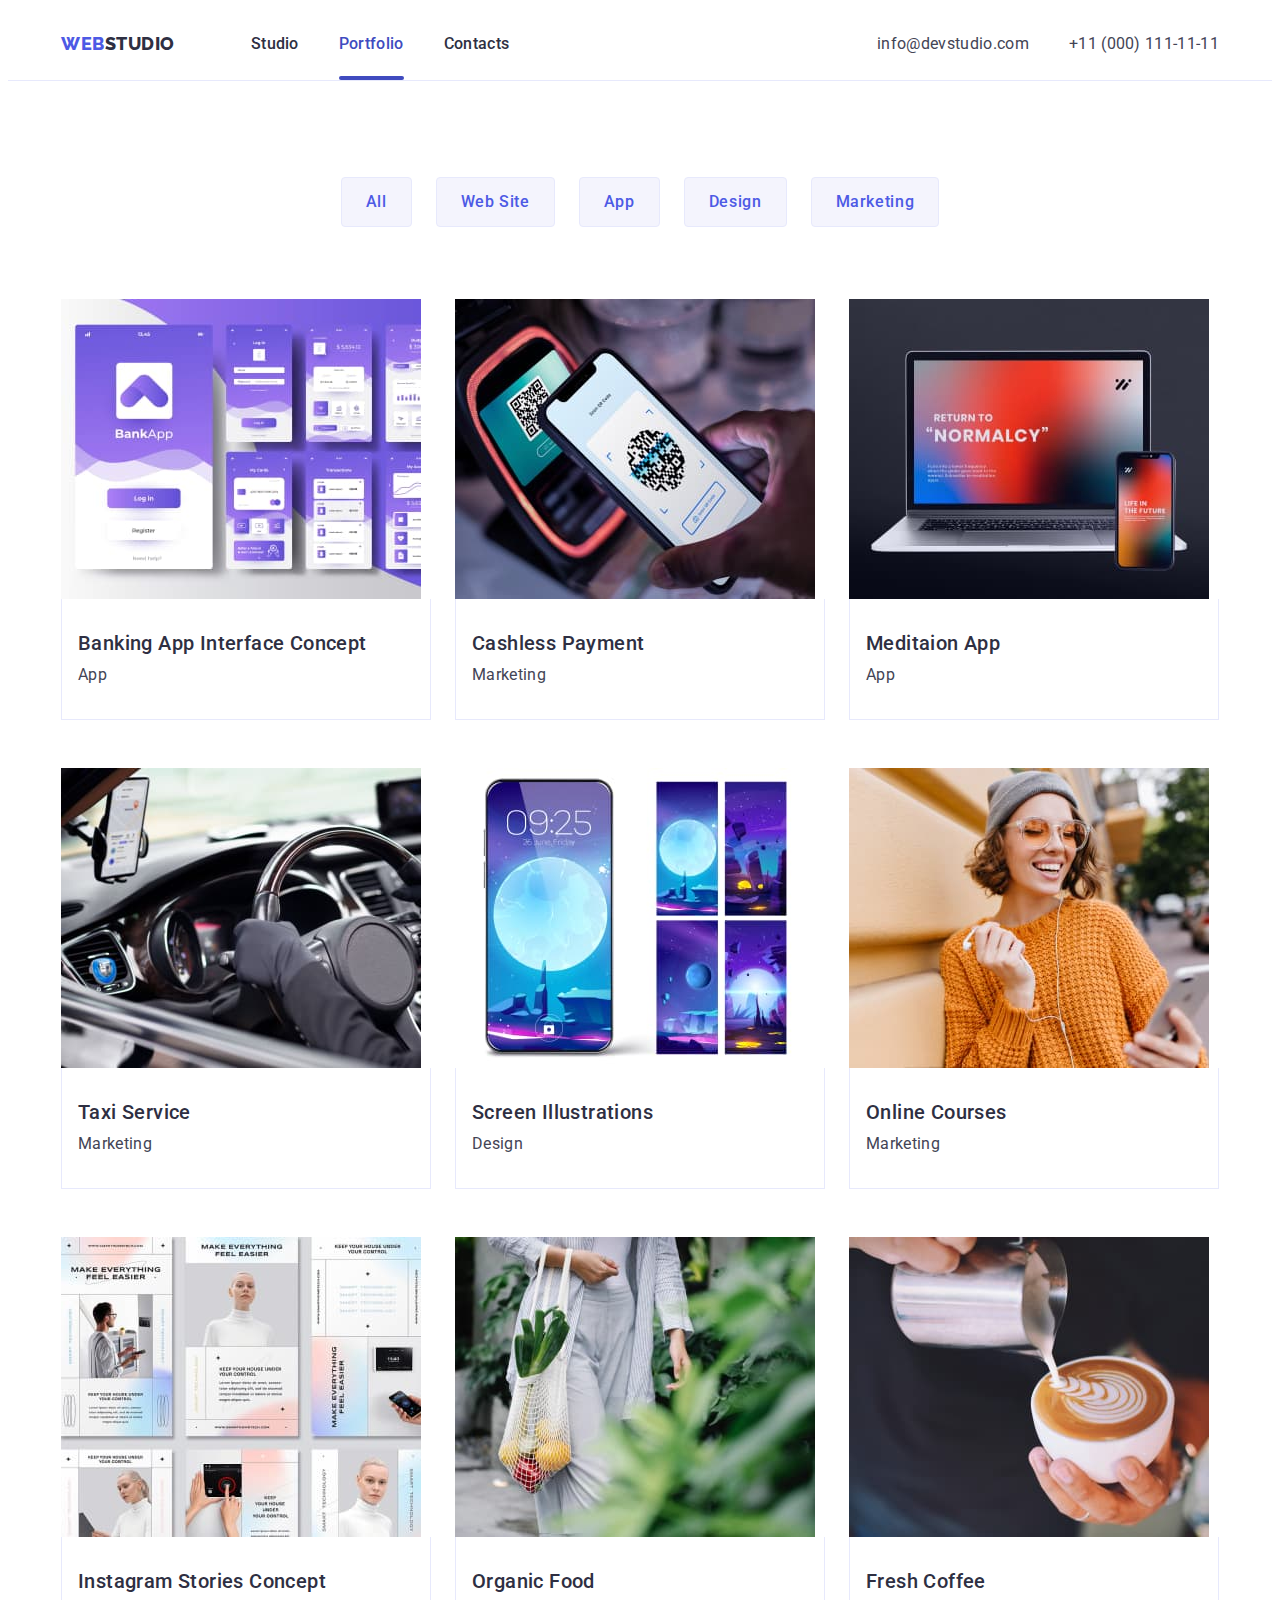
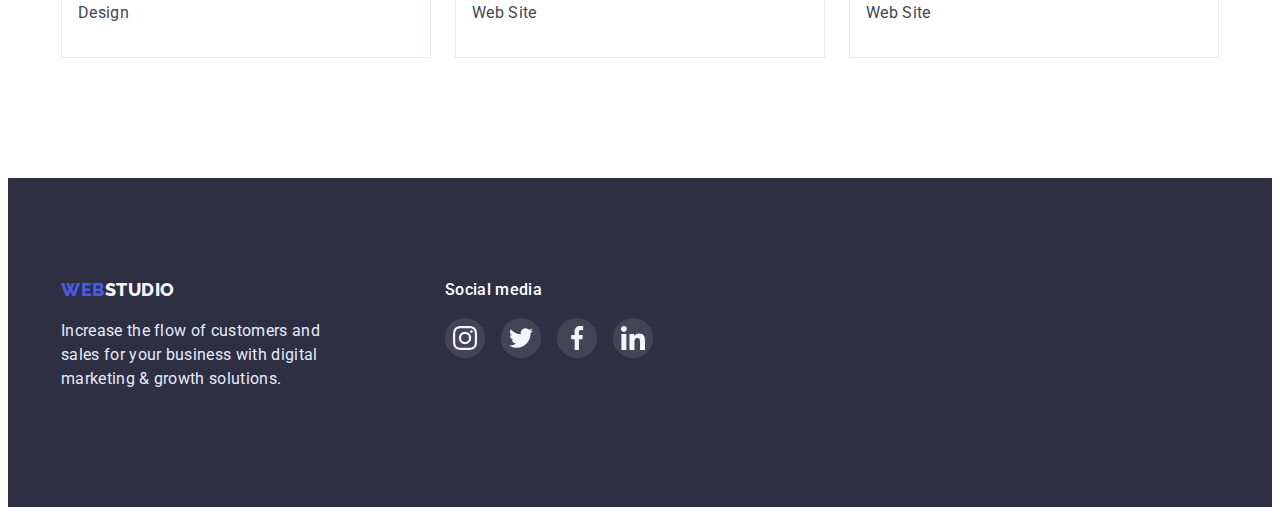
==== portfolio.html @ 931ef860 "Initial commit" ====
<!DOCTYPE html>
<html lang="en">
<head>
    <meta charset="UTF-8">
    <meta http-equiv="X-UA-Compatible" content="IE=edge">
    <meta name="viewport" content="width=device-width, initial-scale=1.0">
    <title>Portfolio</title>
    <link rel="preconnect" href="https://fonts.googleapis.com">
    <link rel="preconnect" href="https://fonts.gstatic.com" crossorigin>
    <link href="https://fonts.googleapis.com/css2?family=Raleway:wght@700&family=Roboto:wght@400;500;700;900&display=swap" rel="stylesheet">
    <link rel="stylesheet" href="https://cdnjs.cloudflare.com/ajax/libs/modern-normalize/1.1.0/modern-normalize.min.css"
        integrity="sha512-wpPYUAdjBVSE4KJnH1VR1HeZfpl1ub8YT/NKx4PuQ5NmX2tKuGu6U/JRp5y+Y8XG2tV+wKQpNHVUX03MfMFn9Q=="
        crossorigin="anonymous" referrerpolicy="no-referrer" />
    <link rel="stylesheet" href="./css/styles.css">
</head>
<body>
    <header class="page-header">
        <div class="conteiner">
            <div class="header-conteiner">
                <nav class="header-nav">
                    <a href="./index.html" class="logo-first">WEB<span class="logo-second">STUDIO</span></a>
                    <ul class="navigation">
                        <li><a href="index.html" class="link">Studio</a></li>
                        <li><a href="portfolio.html" class="link current">Portfolio</a></li>
                        <li><a href="" class="link">Contacts</a></li>
                    </ul>
                </nav>
                <address>
                    <ul class="page-addres">
                        <li>
                            <a class="mail" href="mailto:info@devstudio.com" class="link"> info@devstudio.com </a>
                        </li>
                        <li>
                            <a class="mail" href="tel:+110001111111" class="link"> +11 (000) 111-11-11 </a>
                        </li>
                    </ul>
                </address>
            </div>
        </div>
    </header>
    <main>
        <section class="section-presentation">
            <div class="conteiner">
                <h1 hidden>portfolio</h1>
                <ul class="button-portfolio">
                    <li><button type="button" class="but">All</button></li>
                    <li><button type="button" class="but">Web Site</button></li>
                    <li><button type="button" class="but">App</button></li>
                    <li><button type="button" class="but">Design</button></li>
                    <li><button type="button" class="but">Marketing</button></li>
                </ul>       
                <ul class="service-conteiner">
                    <li class="name-info">
                        <a class="portfolio-link" href="#">
                        <div class="overlej-image"><img class="portfolio-img" src="./images/portfolioimg1-1.jpg" alt="Banking App Interface Concept" width="360" height="300">
                            <div class="overlej-info">
                                <p class="overlej-paragraf">14 Stylish and User-Friendly App Design Concepts · Task Manager App · Calorie Tracker App · Exotic Fruit Ecommerce App · Cloud Storage App</p>
                            </div>
                        </div>
                        <div class="border-text">
                            <h3 class="text-name">Banking App Interface Concept</h3>
                            <p class="paragraf-portfolio">App</p>
                        </div></a>
                    </li>
                    <li class="name-info">
                        <a class="portfolio-link" href="#">
                        <div class="overlej-image"><img class="portfolio-img" src="./images/portfolioimg1-2.jpg" alt="Cashless Payment" width="360" height="300">
                            <div class="overlej-info">
                                <p class="overlej-paragraf">14 Stylish and User-Friendly App Design Concepts · Task Manager App · Calorie Tracker App · Exotic Fruit Ecommerce App · Cloud Storage App</p>
                            </div>
                        </div>
                        <div class="border-text">
                            <h3 class="text-name">Cashless Payment</h3>
                            <p class="paragraf-portfolio">Marketing</p>
                        </div></a>
                    </li>
                    <li class="name-info">
                        <a class="portfolio-link" href="#">
                        <div class="overlej-image"><img class="portfolio-img" src="./images/portfolioimg1-3.jpg" alt="Meditaion App" width="360" height="300">
                            <div class="overlej-info">
                                <p class="overlej-paragraf">14 Stylish and User-Friendly App Design Concepts · Task Manager App · Calorie Tracker App · Exotic Fruit Ecommerce App · Cloud Storage App</p>
                            </div>
                        </div>
                        <div class="border-text">
                            <h3 class="text-name">Meditaion App</h3>
                            <p class="paragraf-portfolio">App</p>
                        </div></a>
                    </li>
                    <li class="name-info">
                        <a class="portfolio-link" href="#">
                        <div class="overlej-image"><img class="portfolio-img" src="./images/portfolioimg2-1.jpg" alt="Taxi Service" width="360" height="300">
                            <div class="overlej-info">
                                <p class="overlej-paragraf">14 Stylish and User-Friendly App Design Concepts · Task Manager App · Calorie Tracker App · Exotic Fruit Ecommerce App · Cloud Storage App</p>
                            </div>
                        </div>
                        <div class="border-text">
                            <h3 class="text-name">Taxi Service</h3>
                            <p class="paragraf-portfolio">Marketing</p>
                        </div></a>
                    </li>
                    <li class="name-info">
                        <a class="portfolio-link" href="#">
                        <div class="overlej-image"><img class="portfolio-img" src="./images/portfolioimg2-2.jpg" alt="Screen Illustrations" width="360" height="300">
                            <div class="overlej-info">
                                <p class="overlej-paragraf">14 Stylish and User-Friendly App Design Concepts · Task Manager App · Calorie Tracker App · Exotic Fruit Ecommerce App · Cloud Storage App</p>
                            </div>
                        </div>
                        <div class="border-text">
                            <h3 class="text-name">Screen Illustrations</h3>
                            <p class="paragraf-portfolio">Design</p>
                        </div></a>
                    </li>
                    <li class="name-info">
                        <a class="portfolio-link" href="#">
                        <div class="overlej-image"><img class="portfolio-img" src="./images/portfolioimg2-3.jpg" alt="Online Courses" width="360" height="300">
                            <div class="overlej-info">
                                <p class="overlej-paragraf">14 Stylish and User-Friendly App Design Concepts · Task Manager App · Calorie Tracker App · Exotic Fruit Ecommerce App · Cloud Storage App</p>
                            </div>
                        </div>
                        <div class="border-text">
                            <h3 class="text-name">Online Courses</h3>
                            <p class="paragraf-portfolio">Marketing</p>
                        </div></a>
                    </li>
                    <li class="name-info">
                        <a class="portfolio-link" href="#">
                        <div class="overlej-image"><img class="portfolio-img" src="./images/portfolioimg3-1.jpg" alt="Instagram Stories Concept" width="360" height="300">
                            <div class="overlej-info">
                                <p class="overlej-paragraf">14 Stylish and User-Friendly App Design Concepts · Task Manager App · Calorie Tracker App · Exotic Fruit Ecommerce App · Cloud Storage App</p>
                            </div>
                        </div>
                        <div class="border-text">
                            <h3 class="text-name">Instagram Stories Concept</h3>
                            <p class="paragraf-portfolio">Design</p>
                        </div></a>
                    </li>
                    <li class="name-info">
                        <a class="portfolio-link" href="#">
                        <div class="overlej-image"><img class="portfolio-img" src="./images/portfolioimg3-2.jpg" alt="Organic Food" width="360" height="300">
                            <div class="overlej-info">
                                <p class="overlej-paragraf">14 Stylish and User-Friendly App Design Concepts · Task Manager App · Calorie Tracker App · Exotic Fruit Ecommerce App · Cloud Storage App</p>
                            </div>
                        </div>
                        <div class="border-text">
                            <h3 class="text-name">Organic Food</h3>
                            <p class="paragraf-portfolio">Web Site</p>
                        </div></a>
                    </li>
                    <li class="name-info">
                        <a class="portfolio-link" href="#">
                        <div class="overlej-image"><img class="portfolio-img" src="./images/portfolioimg3-3.jpg" alt="Fresh Coffee" width="360" height="300">
                            <div class="overlej-info">
                                <p class="overlej-paragraf">14 Stylish and User-Friendly App Design Concepts · Task Manager App · Calorie Tracker App · Exotic Fruit Ecommerce App · Cloud Storage App</p>
                            </div>
                        </div>
                        <div class="border-text">
                            <h3 class="text-name">Fresh Coffee</h3>
                            <p class="paragraf-portfolio">Web Site</p>
                        </div></a>
                    </li>
                </ul>
            </div>
        </section>
    </main>
    <footer class="footer-fon">
        <div class="conteiner">
            <div class="footer-conteiner">
                <div class="footer-mar">
                    <a href="./index.html" class="logo-first">WEB<span class="logo-second-f">STUDIO</a>
                    <p class="footer-p">Increase the flow of customers and sales for your business with digital marketing & growth solutions.</p> 
                </div>
                <div>
                    <h2 class="footer-social-media">Social media</h2>
                    <ul class="footer-lisst">
                        <li class="footer-item"><a class="footer-socials-link" href="#">
                                <svg class="footer-socials-icon">
                                    <use href="./images/icons.svg#icon-instagram"></use>
                                </svg>
                            </a></li>
                        <li class="footer-item"><a class="footer-socials-link" href="#">
                                <svg class="footer-socials-icon">
                                    <use href="./images/icons.svg#icon-twitter"></use>
                                </svg></a></li>
                        <li class="footer-item"><a class="footer-socials-link" href="#"><svg
                                    class="footer-socials-icon">
                                    <use href="./images/icons.svg#icon-facebook"></use>
                                </svg></a></li>
                        <li class="footer-item"><a class="footer-socials-link" href="#"><svg
                                    class="footer-socials-icon">
                                    <use href="./images/icons.svg#icon-linkedin"></use>
                                </svg></a></li>
                    </ul>
                </div>
            </div>
        </div>
    </footer>
</body>
</html>
---- css/styles.css ----
:root {
    --color-primary: #434455;
    --color-primary-dark: #2e2f42;
    --clr-primary-inverted: #ffffff;
    --clr-background: #e5e5e5;
    --clr-background-dark: #f4f4fd;
    --color-button-off: #4d5ae5;
    --clr-button-on: #404bbf;
    --color-wiete-foo: #e7e9fc;
    --font-family-big: "Raleway";
    --color-customers: #8e8f99;    
  }
  body {
    font-family: "Roboto", sans-serif;
    font-size: 16px;
    line-height: 1.5;
    color: var(--clr-primary-inverted);
  }
  p, h1, h2, h3, h4 {
    
    margin: 0;
  }
  ul {
    margin: 0;
    padding: 0;
    list-style-type: none;
  }
  .conteiner {
    width: 100%;
    max-width: 1158px;
    margin: 0 auto;
    padding: 0 15px;
  }
  .header-conteiner {
    display: flex;
    align-items: center;
  }
  .visually-hidden {
    position: absolute;
    width: 1px;
    height: 1px;
    margin: -1px;
    border: 0;
    padding: 0;
    white-space: nowrap;
    clip-path: inset(100%);
    clip: rect(0 0 0 0);
    overflow: hidden;
  }
  .page-header {
    text-decoration: none;
    border-bottom: 1px solid var(--color-wiete-foo);
    
  }
  .header-conteiner {
    display: flex;
    align-items: center;
  }
  .header-nav {
    display: flex;
    align-items: center;
    flex-grow: 1;
    gap: 76px;
  }
  .navigation {
    display: flex;
    gap: 40px;
  }
  
  .section {
    padding: 120px 0;
  }
  .non-padding {
    padding-top: 0px;
  }
  .padding-top-non {
    padding-top: 0px;
  }
  .pouring {
    background-color: var(--clr-background-dark);
  }
  .secondary-conteiner {
    display: flex;
    gap: 24px;
  }
  .li-conteiner {
    flex-basis: calc((100% - 3 * 24px) / 4);
  }
  .navigation .link {
    font-weight: 500;
    font-size: 16px;
    line-height: 1.5;
    padding: 24px 0;
    letter-spacing: 0.02em;
    text-decoration: none;
    display: block;
    color: var(--color-primary-dark);
    position: relative;
    transition-property: color;
    transition-timing-function: cubic-bezier(0.4, 0, 0.2, 1);
    transition-duration: 250ms;
  }
  .current::after {
    position: absolute;
    bottom: 0;
    display: block;
    content: "";
    width: 100%;
    height: 4px;
    background: var(--clr-button-on);
    border-radius: 2px;
  }
  .navigation .link:hover,
  .navigation .link:focus {
    color: var(--clr-button-on);
    letter-spacing: 0.02em;
  }
  .navigation .link.current {
    color: var(--clr-button-on);
    letter-spacing: 0.02em;
  }
  .mail {
    font-size: 16px;
    line-height: 1.5;
    letter-spacing: 0.02em;
    text-decoration: none;
    font-style: normal;
    color: var(--color-primary);
    transition-property: color;
    transition-timing-function: cubic-bezier(0.4, 0, 0.2, 1);
    transition-duration: 250ms;
  }
  .mail:hover {
    color: var(--clr-button-on);
  }
  .page-addres {
    display: flex;
    gap: 40px;
    font-style: normal;
  }
  .page-addres {
    font-size: 16px;
    line-height: 1.5;
    letter-spacing: 0.02em;
    text-decoration: none;
    color: var(--color-primary-dark)
  }
  .page-addres .link {
    text-decoration: none;
    padding: 24px 0;
    display: block;
    color: var(--color-primary);
    letter-spacing: 0.02em;
    transition-property: color;
    transition-timing-function: cubic-bezier(0.4, 0, 0.2, 1);
    transition-duration: 250ms;
  }
  
  .page-addres .link:hover {
    color: var(--clr-button-on);
  }

  .page-addres .link:focus {
    color: var(--clr-button-on);
  }
  .logo-first {
    font-family: var(--font-family-big), sans-serif;
    font-weight: 800;
    font-size: 18px;
    line-height: 1.33;
    letter-spacing: 0.03em;
    text-decoration: none;
    color: var(--color-button-off);
  }
  .logo-second-f {
    color: var(--clr-background-dark);
    font-family: var(--font-family-big);
    letter-spacing: 0.03em;
  }
  .logo-second {
    color: var(--color-primary-dark);
  }
  .page-logo {
    font-size: 56px;
    line-height: 1.07;
    letter-spacing: 0.02em;
    color: var(--clr-primary-inverted);
    margin: 0 auto 48px;
    max-width: 496px;
    text-align: center;
  }
  .hero-image {
    background-image: linear-gradient(rgba(46, 47, 66, 0.7),
      rgba(46, 47, 66, 0.7)), url("../images/people-office.jpg");
    background-repeat: no-repeat;
    background-position: center;
    padding-top: 188px;
    padding-bottom: 188px;
    max-width: 1440px;
    margin: 0 auto;

  }
  .hero-conteiner {
    margin: 0 auto;
    text-align: center;
  }
  
  .button-service {
    font-weight: 500;
    letter-spacing: 0.04em;
    font-family: "Roboto";
    font-size: 16px;
    line-height: 1.5;
    color: var(--clr-primary-inverted);
    background-color: var(--color-button-off);
    cursor: pointer;
    padding: 16px 32px;
    border-radius: 4px;
    border: none;
    cursor: pointer;
    transition-property: background-color;
    transition-timing-function: cubic-bezier(0.4, 0, 0.2, 1);
    transition-duration: 250ms;
  }
  .button-service:hover {
    background-color: var(--clr-button-on);
  }
  .text-s-too {
    color: var(--color-primary-dark);
    font-weight: 500;
    font-size: 20px;
    line-height: 1.2;
    letter-spacing: 0.02em;
    margin-bottom: 8px;
  }
  
  .li-sekondery-conteiner {
    flex-basis: calc();
  }
  .section-too-p {
    color: var(--color-primary);
    font-size: 16px;
    line-height: 1.5;
    letter-spacing: 0.02em;
    width: 264px;
  }
  .page-waw-doing {
    font-size: 36px;
    text-align: center;
    line-height: 1.11;
    letter-spacing: 0.02em;
    color: var(--color-primary-dark);
    margin-bottom: 72px;
    padding-top: 0;
  }
  .section-background {
    background: var(--clr-background-dark);
  }
  .team {
    font-size: 36px;
    line-height: 1.11;
    text-align: center;
    letter-spacing: 0.02em;
    color: var(--color-primary-dark);
    margin-bottom: 72px;
  }
  .team-conteiner {
    display: flex;
    gap: 24px;
  }
  .team-item {
    flex-basis: calc((100% - 72px) / 4);
    background: var(--clr-primary-inverted);
    box-shadow: 0px 1px 6px rgba(46, 47, 66, 0.08), 0px 1px 1px rgba(46, 47, 66, 0.16), 0px 2px 1px rgba(46, 47, 66, 0.08);
    border-radius: 0px 0px 4px 4px;
  }
  .foto-section {
    display: flex;
    gap: 24px;
  }
  
  .foto-tim-main-m {
    background: url(man-with-laptop-presenting-something.jpg);
    mix-blend-mode: normal;
    
    flex: none;
    order: 0;
    flex-grow: 0;
  }
  .employee {
    padding-top: 32px;
    padding-bottom: 32px;
  }
  .piple {
    font-weight: 500;
    font-size: 20px;
    line-height: 1.11;
    letter-spacing: 0.02em;
    color:var(--color-primary-dark) ;
    text-align: center;
    margin-bottom: 8px;
  }
  .paragraf-p {
    font-size: 16px;
    line-height: 1.5;
    letter-spacing: 0.02em;
    color: var(--color-primary);
    text-align: center;
    margin-bottom: 8px;
  }

  .socials-lisst {
    display: flex;
    gap: 24px;
    justify-content: center;
  }
  .socials-item {
    width: 40px;
    height: 40px;
  }
  .socials-link {
    width: 100%;
    height: 100%;
    background-color: var(--color-button-off);
    display: flex;
    align-items: center;
    justify-content: center;
    fill: var(--clr-background-dark);
    border-radius: 50%;
    transition-property: background-color;
    transition-timing-function: cubic-bezier(0.4, 0, 0.2, 1);
    transition-duration: 250ms;
  }
  .socials-link:hover {
    background-color: var(--clr-button-on);
  }
  .socials-link:focus {
    background-color: var(--clr-button-on);
  }
  .socials-icon {
    width: 16px;
    height: 16px;
  }

  .footer-fon {
    background: var(--color-primary-dark);
    padding-top: 100px;
    padding-bottom: 100px;
  }
  .footer-conteiner {
    display: flex;
    gap: 120px;
  }
  .footer-mar {
    margin-bottom: 16px;
  }
  .footer-p {
    font-size: 16px;
    line-height: 1.5;
    letter-spacing: 0.02em;
    color: var(--color-wiete-foo);
    width: 264px;
    margin-top: 16px;
    margin-bottom: 0;
  }
  .footer-social-media {
    font-family: "Roboto";
    font-style: normal;
    font-weight: 500;
    font-size: 16px;
    line-height: 24px;
    color: var(--clr-primary-inverted);
    letter-spacing: 0.02em;
    margin-bottom: 16px;
  }
  
  .footer-lisst {
    display: flex;
    gap: 16px;
  }
  .footer-item {
    width: 40px;
    height: 40px;
  }
  .footer-socials-link {
    width: 100%;
    height: 100%;
    background: rgba(255, 255, 255, 0.1);
    display: flex;
    align-items: center;
    justify-content: center;
    fill: var(--clr-background-dark);
    border-radius: 50%;
    transition-property: background;
    transition-timing-function: cubic-bezier(0.4, 0, 0.2, 1);
    transition-duration: 250ms;
  }
  .footer-socials-link:hover,
  .footer-socials-link:focus {
    background: #31d0aa;
  }
  .footer-socials-icon {
    width: 24px;
    height: 24px;
  }
  /* PAGE 2 */
  .section-presentation {
    padding-bottom: 120px;
    padding-top: 96px;
  }
  .button-portfolio {
    display: flex;
    gap: 24px;
    justify-content: center;
    margin-bottom: 72px;
  }
  .section-button {
    padding-top: 96px;
  }
  .but-all {
    padding: 12px 24px;
    font-weight: 500;
    font-size: 16px;
    line-height: 1.5;
    letter-spacing: 0.04em;
    color: var(--color-button-off);
    background: var(--clr-background-dark);
    border: 1px solid var(--color-wiete-foo);
    border-radius: 4px;
  }
  .but-all:hover {
    box-shadow: 0px 3px 1px rgba(0, 0, 0, 0.1), 0px 2px 1px rgba(0, 0, 0, 0.08),
      0px 2px 2px rgba(0, 0, 0, 0.12);
    border-radius: 4px;
    background: var(--clr-button-on);
    color: var(--clr-primary-inverted);
    font-weight: 500;
    font-size: 16px;
    line-height: 1.5;
    letter-spacing: 0.04em;
    cursor: pointer;
  }
  .but {
    font-size: 16px;
    font-weight: 500;
    line-height: 1.5;
    letter-spacing: 0.04em;
    color: var(--color-button-off);
    background: var(--clr-background-dark);
    border: 1px solid var(--color-wiete-foo);
    border-radius: 4px;
    padding: 12px 24px;
    font-family: "Roboto";
    transition-property: background, color;
    transition-timing-function: cubic-bezier(0.4, 0, 0.2, 1);
    transition-duration: 250ms;
  }
  .but:hover {
    background: var(--clr-button-on);
    color: var(--clr-primary-inverted);
    border: 1px solid var(--color-wiete-foo);
    border-radius: 4px;
    cursor: pointer;
    font-size: 16px;
    line-height: 1.5;
    letter-spacing: 0.04em;
    box-shadow: 0px 3px 2px rgba(0, 0, 0, 0.1);
    font-family: "Roboto";
  }
  .but:focus {
    background: var(--clr-button-on);
    color: var(--clr-primary-inverted);
    border: 1px solid var(--color-wiete-foo);
    border-radius: 4px;
    cursor: pointer;
    font-size: 16px;
    line-height: 1.5;
    letter-spacing: 0.04em;
    box-shadow: 0px 3px 2px rgba(0, 0, 0, 0.1);
    font-family: "Roboto";
  }
  .but-app {
    background: var(--clr-background-dark);
    font-weight: 500;
    font-size: 16px;
    line-height: 1.5;
    letter-spacing: 0.04em;
    color: var(--color-button-off);
    border: 1px solid var(--color-wiete-foo);
    border-radius: 4px;
    flex: none;
    order: 2;
    flex-grow: 0;
  }
  .but-app:hover {
    border: 1px solid var(--color-wiete-foo);
    border-radius: 4px;
    background: var(--clr-button-on);
    color: var(--clr-primary-inverted);
    flex: none;
    order: 2;
    cursor: pointer;
    font-weight: 500;
    font-size: 16px;
    line-height: 1.5;
    letter-spacing: 0.04em;
  }
  .but-desing {
    letter-spacing: 0.04em;
    color: var(--color-button-off);
    background: var(--clr-background-dark);
    font-weight: 500;
    font-size: 16px;
    line-height: 1.5;
    letter-spacing: 0.04em;
    border: 1px solid var(--color-wiete-foo);
    border-radius: 4px;
    flex: none;
    order: 3;
  }
  .but-desing:hover {
    border: 1px solid var(--color-wiete-foo);
    border-radius: 4px;
  
    background: var(--clr-button-on);
    color: var(--clr-primary-inverted);
    cursor: pointer;
    font-weight: 500;
    font-size: 16px;
    line-height: 1.5;
    letter-spacing: 0.04em;
  }
  .but-marketing {
    background: var(--clr-background-dark);
    border: 1px solid var(--color-wiete-foo);
    border-radius: 4px;
    color: var(--color-button-off);
    font-weight: 500;
    font-size: 16px;
    line-height: 1.5;
    letter-spacing: 0.04em;
    order: 4;
  }
  .but-marketing:hover {
    border: 1px solid var(--color-wiete-foo);
    border-radius: 4px;
    background: var(--clr-button-on);
    color: var(--clr-primary-inverted);
    cursor: pointer;
    font-weight: 500;
    font-size: 16px;
    line-height: 1.5;
    letter-spacing: 0.04em;
  }
  .name-info {
    flex-basis: calc((100% - 48px) / 3);
  }
  .service-conteiner {
    display: flex;
    flex-wrap: wrap;
    gap: 48px 24px;
  }
  
  .text-name {
    font-weight: 500;
    font-size: 20px;
    line-height: 1.2;
    letter-spacing: 0.02em;
    color: var(--color-primary-dark);
    margin-bottom: 8px;
  }
  .border-text {
    border: 1px solid var(--color-wiete-foo);
    border-top: none;
    padding-left: 16px;
    padding-top: 32px;
    padding-bottom: 32px;
    gap: 8px;
  }
  
  .paragraf-portfolio {
    font-size: 16px;
    line-height: 1.5;
    letter-spacing: 0.02em;
    color: var(--color-primary);
  }  
  .portfolio-img { 
    display: flex;
    flex-direction: column;
    text-decoration: none;
  }
  
  .portfolio-link {
    display: block;
    text-decoration: none;
    transition-property: box-shadow;    
    transition-timing-function: cubic-bezier(0.4, 0, 0.2, 1);
    transition-duration: 250ms;
  }
  
  .portfolio-link:hover {
  box-shadow: 0px 1px 6px rgba(46, 47, 66, 0.08),
  0px 1px 1px rgba(46, 47, 66, 0.16), 0px 2px 1px rgba(46, 47, 66, 0.08);
  }

  .portfolio-link:hover 
  .foto-portfolio {
    display: block;
    max-width: 100%;
    height: auto;
  }

  .overlej-image {
    position: relative;
    overflow: hidden;
    
  }
  .overlej-info {
    position: absolute;
    top: 0;
    left: 0;
    width: 100%;
    height: 100%;
    background: var(--color-button-off);
    transform: translateY(100%);
    transition: transform 250ms cubic-bezier(0.4, 0, 0.2, 1);
  }
  .portfolio-link:hover .overlej-info {
    transform: translateY(0);
    transition: transform 250ms cubic-bezier(0.4, 0, 0.2, 1);
    
  }
  .portfolio-link:focus .overlej-info {
    transform: translateY(0);
    transition: transform 250ms cubic-bezier(0.4, 0, 0.2, 1);
  }
  .overlej-paragraf {
    font-size: 16px;
    line-height: 1.4;
    padding: 40px 32px 170px 32px;
    letter-spacing: 0.02em;  
    color: var(--clr-background-dark);
  }


  .advantages-list {
    width: 264px;
    height: 112px;
    background: var(--clr-background-dark);
    border-radius: 4px;
    margin-bottom: 8px;
    fill: var(--color-primary-dark);
    display: flex;
    align-items: center;
    justify-content: center;
  }
  
  .advantages-icon {
    width: 64px;
    height: 64px;
  }
  .advantages {
    width: 264px;
    height: 112px;
    background: var(--clr-background-dark);
    border-radius: 4px;
    padding-bottom: 8px;
  }
  .advantages-link {
    width: 100%;
    height: 100%;
    fill: var(--color-primary-dark);
    display: flex;
    align-items: center;
    justify-content: center;
  }
  .advantages-icon-antena {
    width: 59.72px;
    height: 64px;
  }
  .advantages-icon-clock {
    width: 61.22px;
    height: 64px;
  }
  .advantages-icon-diagram {
    width: 64px;
    height: 49.09px;
  }
  .advantages-icon-astronaut {
    width: 50.13px;
    height: 55.46px;
  }

  .customers-box {
    padding-top: 120px;
    padding-bottom: 120px;
  }
  .customers {
    text-align: center;  
    letter-spacing: 0.02em;
    font-size: 36px;
    line-height: 1.1;  
    margin-bottom: 72px;
    color: var(--color-primary-dark);
  }
  .customers-list {
    display: flex;
    gap: 24px;
    justify-content: center;
  }
  customers-item {
    width: 168px;
    height: 88px;    
  }
  .customers-item .customers-link {
    display: inline-block;
    width: 168px;
    height: 88px;
    padding: 16px 31px;
    border: 1px solid var(--color-customers);
    border-radius: 4px;
    color: var(--color-customers);
    transition-property: border-color, color;
    transition-duration: 250ms;
    transition-timing-function: cubic-bezier(0.4, 0, 0.2, 1);
  }
  .customers-item .customers-link:hover,
  .customers-item .customers-link:focus {
    border-color: var(--clr-button-on);
    color: var(--clr-button-on);
  }
  .customers-icon {
    display: block;
    width: 104px;
    height: 56px;
    fill: currentColor;    
  }
  customers-link {
    width: 100%;
    height: 100%;
    display: flex;
    align-items: center;
    justify-content: center;
    fill: var(--color-customers);
    border: 1px solid var(--color-customers);
    border-radius: 4px;
    color: var(--color-customers);
    transition-property: fill, border;
    transition-timing-function: cubic-bezier(0.4, 0, 0.2, 1);
    transition-duration: 250ms;
  }
  
  customers-link:hover,
  customers-link:focus {
    fill: var(--clr-button-on);
    border: 1px solid var(--clr-button-on);    
  }
  customers-icon {
    width: 104px;
    height: 56px;
    fill: currentColor;
  }
  
  customers-icon:hover,
  customers-icon:focus {
    fill: var(--clr-button-on);
    
    
  }
  .beckdrop {
    position: fixed;
    top: 0;
    left: 0;
    display: flex;
    align-items: center;
    justify-content: center;
    width: 100%;
    height: 100%;
    background-color: rgba(46, 47, 66, 0.4);
    padding: 20px 0px;
    transition: opacity 250ms cubic-bezier(0.4, 0, 0.2, 1),
      visibility 250ms cubic-bezier(0.4, 0, 0.2, 1);
  }
  .beckdrop.is-hidden {
    opacity: 0;
    visibility: hidden;
    pointer-events: none;
  }
  .modal {
    position: relative;
    width: 408px;
    height: 576px;
    max-width: 100%;
    max-height: 100%;
    background-color: var(--clr-background);
  }
  .beckdrop-modal-icon {
    width: 8px;
    height: 8px;
  }
  .modal-close {
    position: absolute;
    top: 24px;
    right: 24px;
    width: 24px;
    height: 24px;
    background: var(--color-wiete-foo);
    border: 1px solid rgba(0, 0, 0, 0.1);
    border-radius: 50%;
    display: flex;
    align-items: center;
    justify-content: center;
    transition-property: background, fill, cursor;
    transition-timing-function: cubic-bezier(0.4, 0, 0.2, 1);
    transition-duration: 250ms;
  }
  .modal-close:hover {
    background: var(--clr-button-on);
    fill: var(--clr-background);
    cursor: pointer;
  }
  .modal-close:focus {
    background: var(--clr-button-on);
    fill: var(--clr-background);
    cursor: pointer;
  }
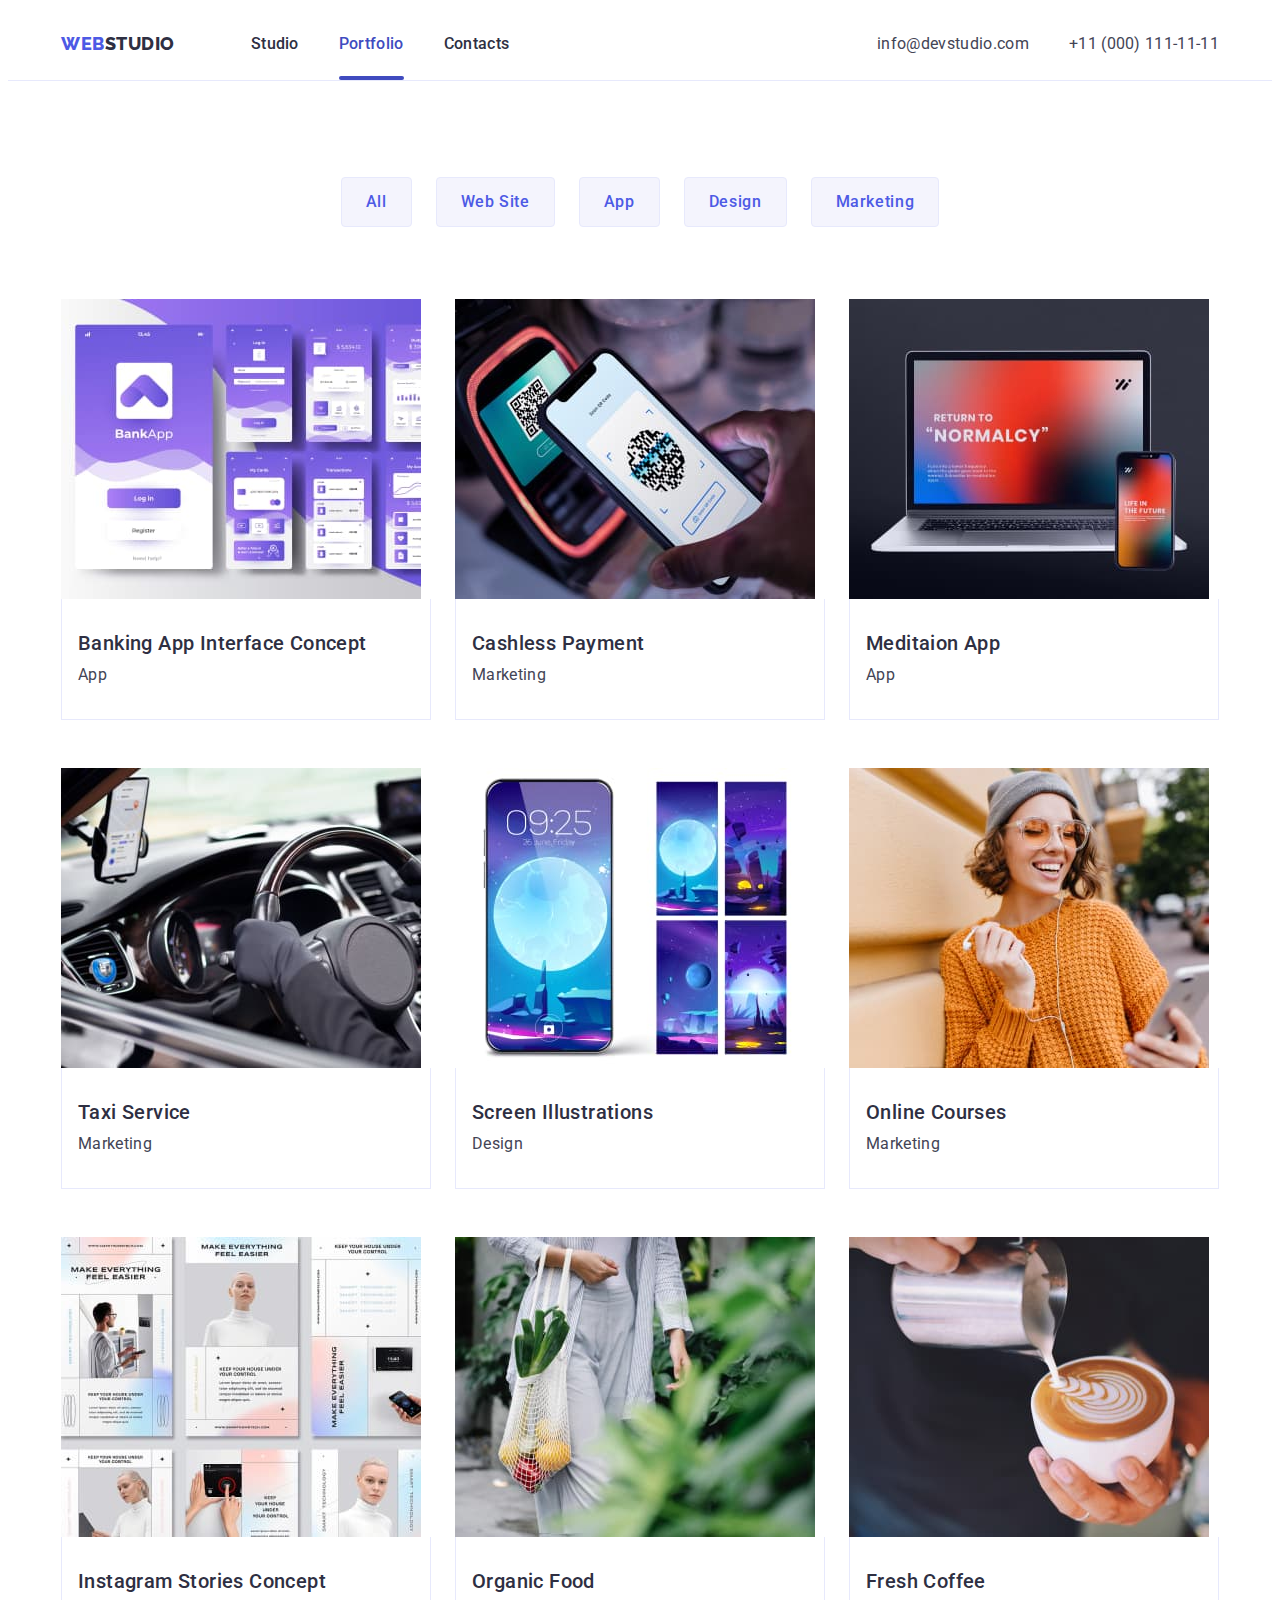
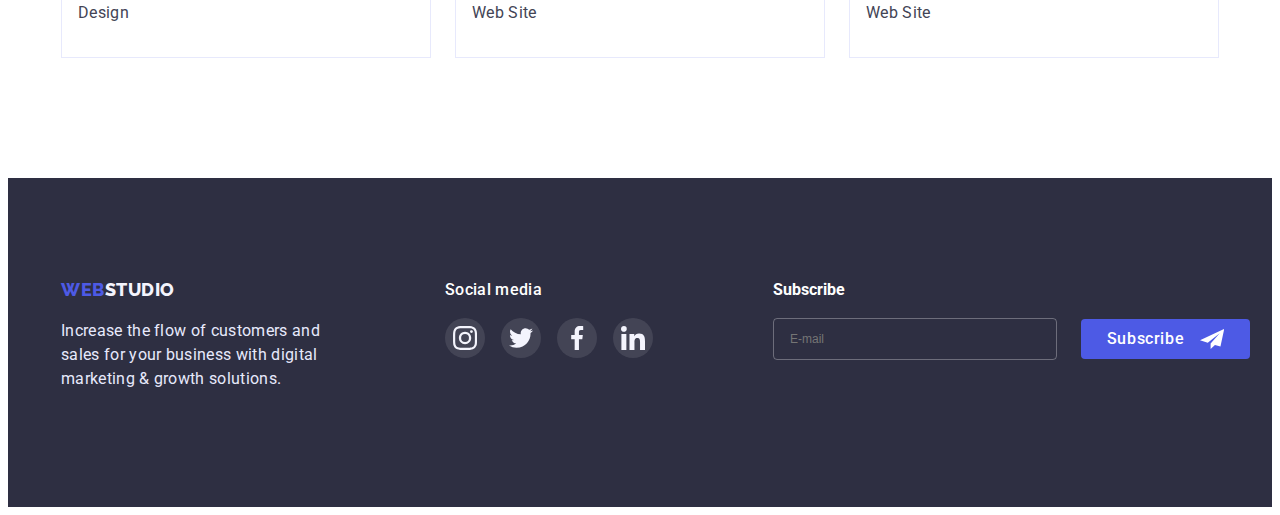
==== commit acdadaa7: "update icons svg" ====
--- a/portfolio.html
+++ b/portfolio.html
@@ -191,6 +191,20 @@
                                 </svg></a></li>
                     </ul>
                 </div>
+                <form action="#" class="subscribe-form">
+                    <h3 class="title footer-form-title">Subscribe</h3>
+                    <div class="subscribe-field">
+                        <label for="email" class="subscribe-field">
+                            <input type="mail" name="email" id="email" placeholder="E-mail" class="mail-input">
+                        </label>
+                        <button type="submit" class="button-service subscribe-button">
+                            Subscribe
+                            <svg class="subscribe-icon">
+                                <use href="./images/icons.svg#icon-subscribe"></use>
+                            </svg>
+                        </button>
+                    </div>
+                </form>
             </div>
         </div>
     </footer>
--- a/css/styles.css
+++ b/css/styles.css
@@ -15,7 +15,7 @@
     font-family: "Roboto", sans-serif;
     font-size: 16px;
     line-height: 1.5;
-    color: var(--clr-primary-inverted);
+    color: var(--color-primary);
   }
   p, h1, h2, h3, h4 {
     
@@ -222,6 +222,7 @@
     transition-property: background-color;
     transition-timing-function: cubic-bezier(0.4, 0, 0.2, 1);
     transition-duration: 250ms;
+    min-width: 169px;
   }
   .button-service:hover {
     background-color: var(--clr-button-on);
@@ -793,7 +794,11 @@
     height: 576px;
     max-width: 100%;
     max-height: 100%;
-    background-color: var(--clr-background);
+    background-color: var(--clr-primary-inverted);
+    transition-property: opacity, transform, background-color, visibility;
+    transition-duration: 250ms;
+    transition-timing-function: cubic-bezier(0.4, 0, 0.2, 1);
+    padding: 72px 24px 24px 24px;
   }
   .beckdrop-modal-icon {
     width: 8px;
@@ -825,4 +830,160 @@
     fill: var(--clr-background);
     cursor: pointer;
   }
-  
+  .close-button .close-icon{
+    display: block;
+    width: 8px;
+    height: 8px;
+    fill: currentColor;
+    margin: 0;
+    position: absolute;
+    top: 50%;
+    left: 50%;
+    transform: translate(-50%, -50%);     
+  }
+
+  .form-description{
+    margin-bottom: 16px;
+    text-align: center;
+    line-height: 1.5;
+}
+
+.modal-label{
+    max-width: 360px;
+    display: flex;
+    flex-direction: column;
+    gap:4px;
+    color:var(--color-customers);
+    font-size: 12px;
+    line-height: 1.16;
+    position: relative;
+    margin-bottom: 8px;
+    height: 58px;
+
+
+}
+.form-input{
+    border: 1px solid rgba(33, 33, 33, 0.2);
+    border-radius: 4px;
+    padding-left: 16px;
+    padding-top:8px;
+    padding-bottom: 8px;
+    transition-property: color, border;
+    transition-duration: 250ms;
+    transition-timing-function: cubic-bezier(0.4, 0, 0.2, 1);
+    outline: 0px;
+    color: var(--color-primary-dark);
+    padding-left: 38px;
+    
+    
+
+}
+.form-input:focus-visible, .form-input:focus{
+    border: 1px solid var(--color-button-off) ;
+    color: var(--color-button-off);
+    
+}
+
+.input-icon{
+    width: 18px;
+    height: 24px;
+    position: absolute;
+    top: 21px;
+    left: 16px;
+    
+    display: inline-block;
+    fill: var(--color-primary-dark);
+    transition-property: fill;
+    transition-duration: 250ms;
+    transition-timing-function: cubic-bezier(0.4, 0, 0.2, 1);
+}
+.form-input:focus-visible + .input-icon,
+.form-input:focus + .input-icon {
+    fill: var(--color-button-off);
+
+}
+.textarea-label{
+    height: 138px;
+}
+.textarea{
+    resize: none;
+    padding-left: 16px;
+    height: 120px;
+}
+.textarea:placeholder {
+    color: rgb(117, 117, 117, 0.5)
+}
+.modal-checkbox{
+    display: block;
+    margin-bottom: 24px;
+    margin-top: 16px;
+    font-size: 12px;
+    position: relative;
+    padding-left: 24px;
+}
+.form-button{
+    text-align: center;
+}
+.checkbox{
+    appearance: none;
+    -webkit-appearance: none;
+    -moz-appearance: none;
+}
+
+.click-icon{
+    display: inline-block;
+    width: 16px;
+    height: 16px;
+    background-color: #fff;
+    fill: #fff;
+    position: absolute;
+    top: -1px;
+    left: 0px;
+    border: 1.25px solid var(--color-primary-dark);
+    border-radius: 2px;
+    transition-property: fill, border, background-color;
+    transition-duration: 250ms;
+    transition-timing-function: cubic-bezier(0.4, 0, 0.2, 1);
+}
+.checkbox:checked + .click-icon{
+    background-color: var(--clr-button-on);
+    fill: #fff;
+    border: none;
+}
+
+
+.subscribe-icon{
+  width: 24px;
+  height: 24px;
+  fill: currentColor;
+}
+.subscribe-button{
+  padding: 8px 24px;
+  display: flex;
+  gap: 16px;
+  justify-content: center;
+  align-items: center;
+}
+.mail-input{
+  width: 264px;
+  padding-left: 16px;
+  padding-top: 8px;
+  padding-bottom: 8px;
+  font-size: 12px;
+  line-height: 2;
+  background-color: transparent;
+  color: var(--color-wiete-foo);
+  border: 1px solid rgba(255, 255, 255, 0.3);
+  border-radius: 4px;
+}
+.subscribe-field{
+  display: flex;
+  align-items: center;
+  gap: 24px;
+}
+.footer-form-title{
+  font-size: 16px;
+  margin-bottom: 16px;
+  line-height: 1.5;
+  color: var(--clr-primary-inverted)
+}
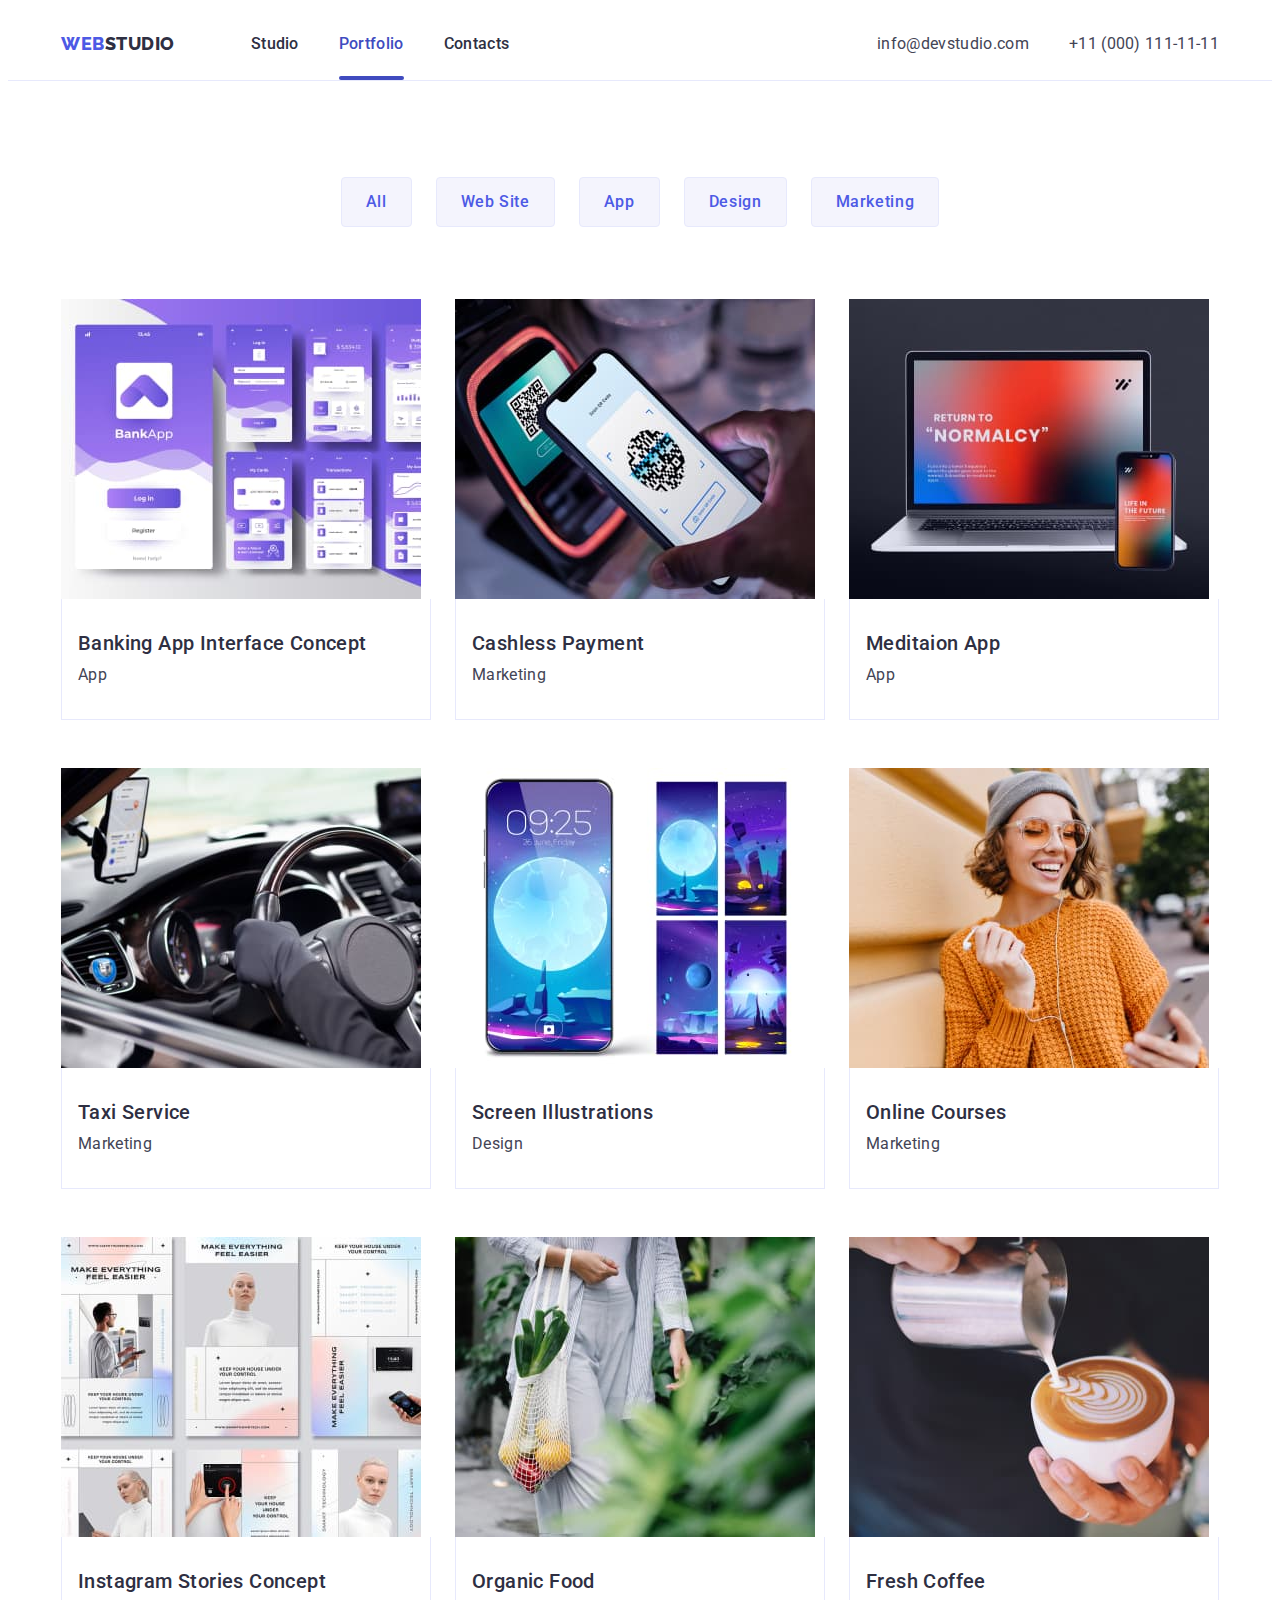
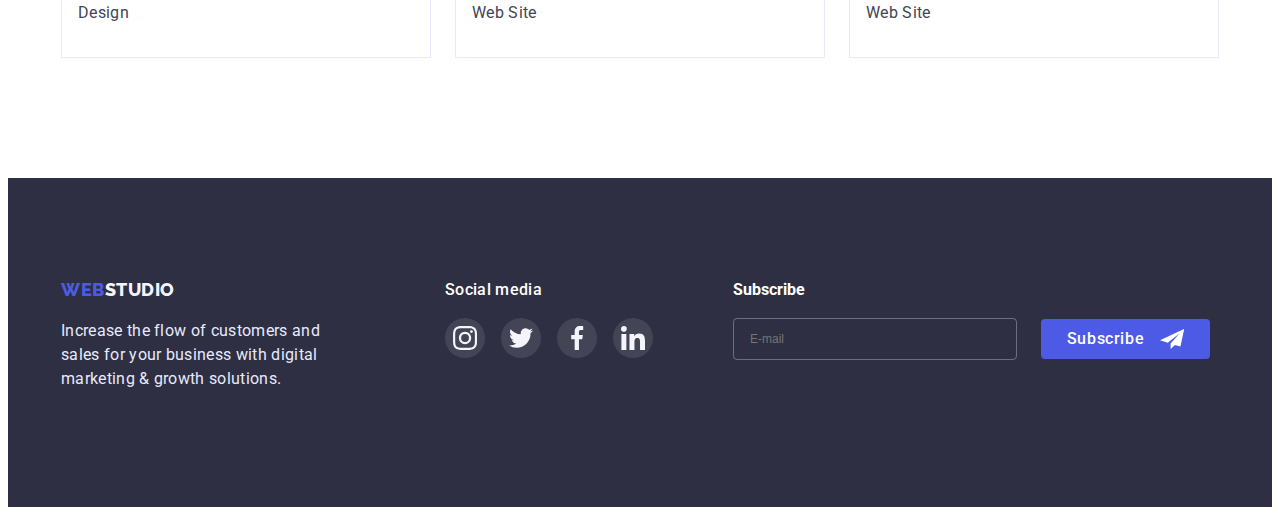
==== commit 56d7f32b: "update footer" ====
--- a/portfolio.html
+++ b/portfolio.html
@@ -169,7 +169,7 @@
                     <a href="./index.html" class="logo-first">WEB<span class="logo-second-f">STUDIO</a>
                     <p class="footer-p">Increase the flow of customers and sales for your business with digital marketing & growth solutions.</p> 
                 </div>
-                <div>
+                <div class="footer-social-m">
                     <h2 class="footer-social-media">Social media</h2>
                     <ul class="footer-lisst">
                         <li class="footer-item"><a class="footer-socials-link" href="#">
--- a/css/styles.css
+++ b/css/styles.css
@@ -351,7 +351,6 @@
   }
   .footer-conteiner {
     display: flex;
-    gap: 120px;
   }
   .footer-mar {
     margin-bottom: 16px;
@@ -365,6 +364,10 @@
     margin-top: 16px;
     margin-bottom: 0;
   }
+  .footer-social-m {
+    margin-right: 80px;
+    margin-left: 120px;
+  }
   .footer-social-media {
     font-family: "Roboto";
     font-style: normal;
@@ -374,6 +377,7 @@
     color: var(--clr-primary-inverted);
     letter-spacing: 0.02em;
     margin-bottom: 16px;
+    
   }
   
   .footer-lisst {
